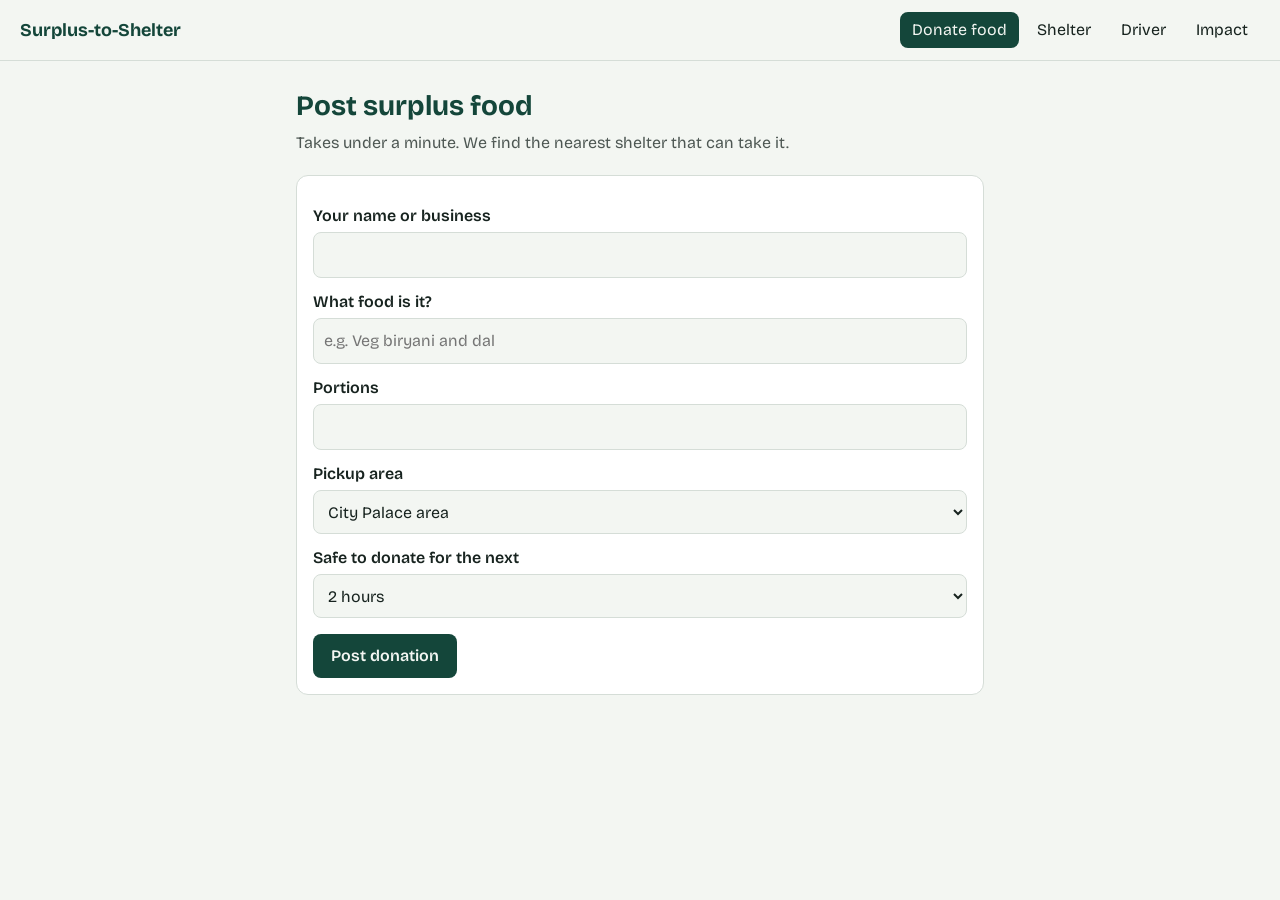
==== frontend/donor.html @ 542eb819 "initial project setup with backend and frontend" ====
<!doctype html><html lang="en"><head><meta charset="utf-8">
<meta name="viewport" content="width=device-width,initial-scale=1"><title>Donate food</title>
<link rel="stylesheet" href="https://fonts.googleapis.com/css2?family=Bricolage+Grotesque:wght@400;600;700&display=swap">
<link rel="stylesheet" href="style.css"></head><body>
<script src="api.js"></script><script>navbar("donor.html")</script>
<main><h1>Post surplus food</h1><p class="sub">Takes under a minute. We find the nearest shelter that can take it.</p>
<form id="f" novalidate>
<label for="n">Your name or business</label><input id="n" autocomplete="organization">
<label for="d">What food is it?</label><input id="d" placeholder="e.g. Veg biryani and dal">
<label for="q">Portions</label><input id="q" type="number" min="1" step="1" inputmode="numeric">
<label for="a">Pickup area</label>
<select id="a"><option value="26.9124,75.7873">City Palace area</option><option value="26.9239,75.8267">Hawa Mahal area</option><option value="26.8851,75.8106">Sindhi Camp area</option><option value="26.9855,75.8513">Amber area</option></select>
<label for="e">Safe to donate for the next</label>
<select id="e"><option value="60">1 hour</option><option value="120" selected>2 hours</option><option value="240">4 hours</option><option value="360">6 hours</option></select>
<button id="btn">Post donation</button></form>
<div id="out" aria-live="polite"></div></main>
<script>
function showErr(text, field){ out.innerHTML = `<div class="msg err">${text}</div>`; if(field) field.focus(); }
function validate(){
  const qty = Number(q.value);
  if(!n.value.trim())  return ["Enter your name or business.", n];
  if(!d.value.trim())  return ["Describe the food, for example: veg biryani.", d];
  if(!q.value || !Number.isInteger(qty) || qty < 1) return ["Portions must be a whole number, 1 or more.", q];
  if(qty > 5000)       return ["That is a very large amount. Check the number of portions.", q];
  return null;
}
f.onsubmit = async ev => {
  ev.preventDefault(); out.innerHTML = "";
  const problem = validate();
  if(problem) return showErr(...problem);
  btn.disabled = true; btn.textContent = "Posting...";
  const [lat,lng] = a.value.split(",").map(Number);
  try{
    const r = await postDonation({donor_name:n.value.trim(), food_description:d.value.trim(), quantity_portions:Number(q.value),
      pickup_address:a.options[a.selectedIndex].text, lat, lng,
      expires_at:localISO(new Date(Date.now()+ +e.value*60000))});
    out.innerHTML = r.status===S.MATCHED
      ? `<div class="msg">Matched to <b>${r.matched_org_name||"a shelter"}</b>${r.distance_km!=null?`, ${r.distance_km} km away`:""}. The shelter will confirm shortly.</div>`
      : `<div class="msg err">No shelter has space right now. We'll keep looking.</div>`;
    f.reset();
  }catch(err){
    showErr(err.name==="TypeError" ? "Cannot reach the server. Check that the backend is running, then try again."
                                   : `${err.message}. Check the form and try again.`);
  }finally{ btn.disabled = false; btn.textContent = "Post donation"; }
};
</script></body></html>
---- frontend/style.css ----
:root{--bg:#F3F6F2;--ink:#17231F;--pine:#14463A;--leaf:#2F7D5B;--amber:#E9A319;--red:#C8452D;--line:#D5DDD7;--card:#fff}
@media(prefers-color-scheme:dark){:root{--bg:#101815;--ink:#EAF1ED;--pine:#8BD3B0;--leaf:#5FB88A;--line:#2A3A33;--card:#17231F}}
*{box-sizing:border-box}
body{margin:0;background:var(--bg);color:var(--ink);font:16px/1.5 "Bricolage Grotesque",system-ui,sans-serif}
nav{display:flex;gap:6px;align-items:center;padding:12px 20px;border-bottom:1px solid var(--line);flex-wrap:wrap}
nav b{margin-right:auto;color:var(--pine);font-size:18px}
nav a{padding:6px 12px;border-radius:8px;color:var(--ink);text-decoration:none}
nav a.on{background:var(--pine);color:var(--bg)}
main{max-width:720px;margin:0 auto;padding:24px 16px}
h1{margin:0 0 4px;font-size:28px;color:var(--pine)}
p.sub{margin:0 0 20px;opacity:.75}
form,.job{background:var(--card);border:1px solid var(--line);border-radius:12px;padding:16px;margin-bottom:12px}
label{display:block;font-weight:600;margin:12px 0 4px}
input,select,textarea{width:100%;padding:10px;border:1px solid var(--line);border-radius:8px;font:inherit;background:var(--bg);color:var(--ink)}
button{margin-top:16px;padding:10px 18px;border:0;border-radius:8px;background:var(--pine);color:var(--bg);font:inherit;font-weight:600;cursor:pointer}
button.alt{background:transparent;color:var(--red);border:1px solid var(--red);margin-left:8px}
button:focus-visible,input:focus-visible,select:focus-visible,a:focus-visible{outline:3px solid var(--amber);outline-offset:2px}
.job h3{margin:0 0 4px}.job p{margin:2px 0}
.tag{display:inline-block;padding:2px 10px;border-radius:99px;font-size:14px;font-weight:600;color:#fff;background:var(--leaf)}
.tag.warn{background:var(--amber);color:#17231F}.tag.bad{background:var(--red)}
.msg{padding:12px;border-radius:8px;margin-top:12px;background:var(--card);border-left:4px solid var(--leaf)}
.msg.err{border-color:var(--red)}
.empty{opacity:.7;padding:24px;text-align:center;border:1px dashed var(--line);border-radius:12px}

/* ===== HOME PAGE ===== */
.home h1{font-size:34px;margin-top:24px}
a.big{display:block;padding:20px;margin-bottom:12px;background:var(--card);border:1px solid var(--line);border-left:6px solid var(--pine);border-radius:12px;color:var(--ink);text-decoration:none}
a.big b{display:block;font-size:20px;color:var(--pine)}
a.big span{opacity:.75}
a.big:hover,a.big:focus-visible{border-left-color:var(--amber)}
.sub a{color:var(--pine)}

/* ===== MOBILE (phones) ===== */
button{min-height:44px}
input,select{min-height:44px}
@media(max-width:600px){
  main{padding:16px 12px}
  h1{font-size:24px}
  nav{padding:10px 12px}
  nav b{flex-basis:100%}
  nav a{padding:10px 12px}
  form button,.job button{width:100%}
  button.alt{margin-left:0;margin-top:8px}
  .job h3{font-size:17px}
}
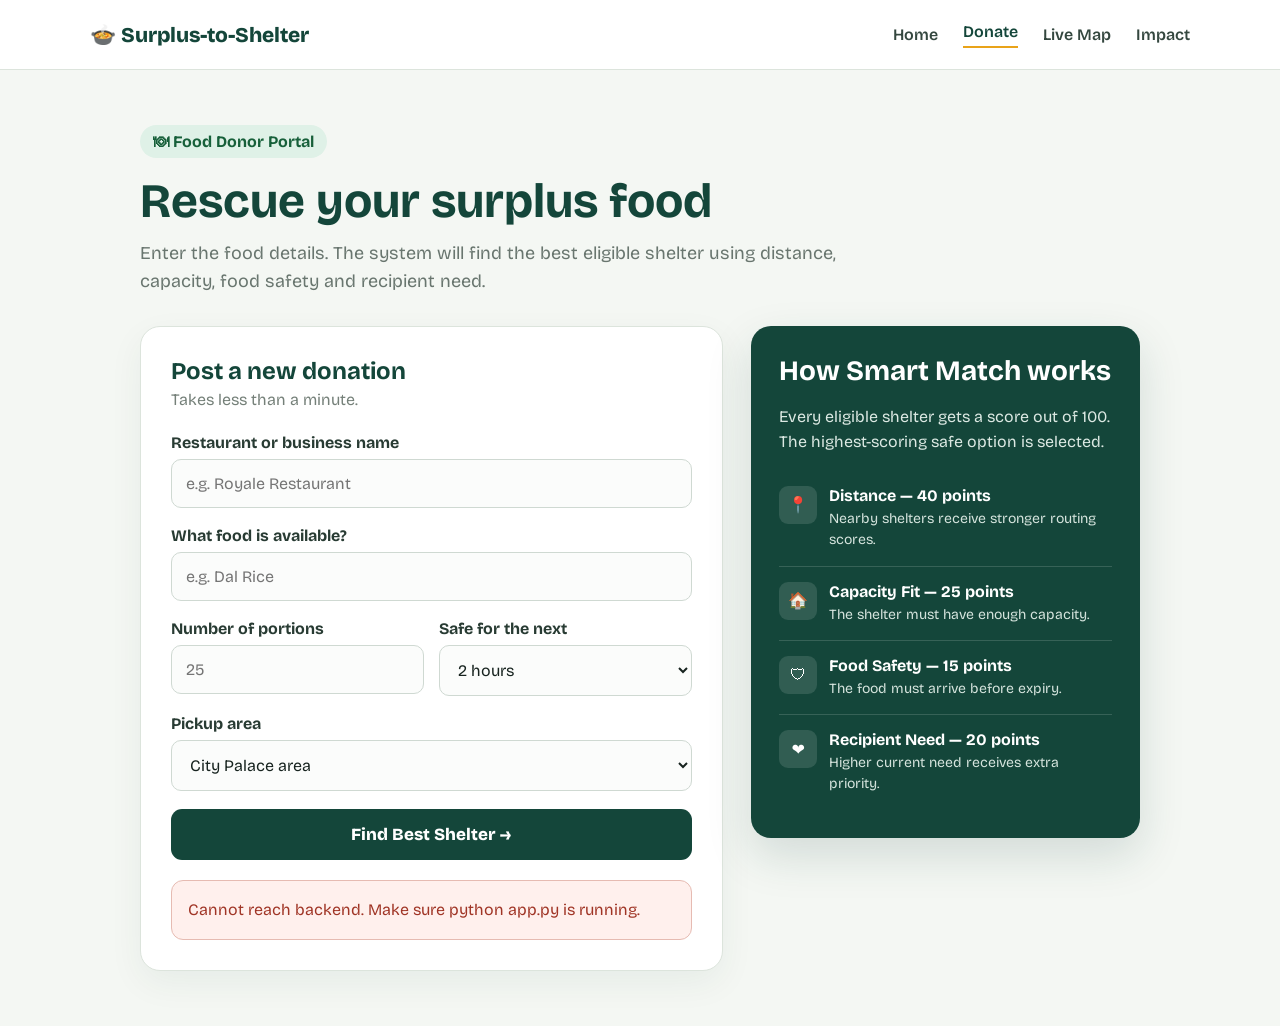
==== commit f69de66d: "Final hackathon project submission" ====
--- a/frontend/donor.html
+++ b/frontend/donor.html
@@ -1,46 +1,231 @@
-<!doctype html><html lang="en"><head><meta charset="utf-8">
-<meta name="viewport" content="width=device-width,initial-scale=1"><title>Donate food</title>
-<link rel="stylesheet" href="https://fonts.googleapis.com/css2?family=Bricolage+Grotesque:wght@400;600;700&display=swap">
-<link rel="stylesheet" href="style.css"></head><body>
-<script src="api.js"></script><script>navbar("donor.html")</script>
-<main><h1>Post surplus food</h1><p class="sub">Takes under a minute. We find the nearest shelter that can take it.</p>
-<form id="f" novalidate>
-<label for="n">Your name or business</label><input id="n" autocomplete="organization">
-<label for="d">What food is it?</label><input id="d" placeholder="e.g. Veg biryani and dal">
-<label for="q">Portions</label><input id="q" type="number" min="1" step="1" inputmode="numeric">
-<label for="a">Pickup area</label>
-<select id="a"><option value="26.9124,75.7873">City Palace area</option><option value="26.9239,75.8267">Hawa Mahal area</option><option value="26.8851,75.8106">Sindhi Camp area</option><option value="26.9855,75.8513">Amber area</option></select>
-<label for="e">Safe to donate for the next</label>
-<select id="e"><option value="60">1 hour</option><option value="120" selected>2 hours</option><option value="240">4 hours</option><option value="360">6 hours</option></select>
-<button id="btn">Post donation</button></form>
-<div id="out" aria-live="polite"></div></main>
+<!DOCTYPE html>
+<html lang="en">
+<head>
+<meta charset="UTF-8">
+<meta name="viewport" content="width=device-width, initial-scale=1.0">
+<title>Donor Portal | Surplus-to-Shelter</title>
+<link rel="stylesheet" href="https://fonts.googleapis.com/css2?family=Bricolage+Grotesque:wght@400;500;600;700;800&display=swap">
+<style>
+*{box-sizing:border-box}
+body{margin:0;font-family:"Bricolage Grotesque",system-ui,sans-serif;background:#f4f7f3;color:#17231f}
+nav{min-height:70px;display:flex;align-items:center;padding:0 7%;background:#fff;border-bottom:1px solid #dce4dc;position:sticky;top:0;z-index:100}
+.logo{font-size:21px;font-weight:800;color:#14463a;margin-right:auto;white-space:nowrap}
+nav a{margin-left:25px;text-decoration:none;color:#34473f;font-weight:600;white-space:nowrap}
+nav a.active{color:#14463a;border-bottom:2px solid #e9a319;padding-bottom:5px}
+.userbox{display:flex;align-items:center;gap:12px;margin-left:20px;padding-left:18px;border-left:1px solid #dce4dc}
+.usertext{font-size:13px;color:#14463a;font-weight:800;line-height:1.2}.userrole{font-size:11px;color:#78857e;font-weight:500}
+.logout{border:0;border-radius:8px;padding:9px 12px;background:#fff0ed;color:#a53a2b;font:inherit;font-weight:800;cursor:pointer}
+.page{max-width:1180px;margin:auto;padding:55px 7%}.heading{margin-bottom:30px}.eyebrow{display:inline-block;padding:7px 13px;background:#dff1e7;color:#17603a;border-radius:30px;font-weight:700;margin-bottom:14px}.heading h1{font-size:48px;color:#14463a;margin:0 0 10px}.heading p{font-size:18px;color:#69766f;max-width:720px;line-height:1.55;margin:0}
+.content{display:grid;grid-template-columns:1.2fr .8fr;gap:28px;align-items:start}.card{background:#fff;border:1px solid #dce4dc;border-radius:20px;padding:30px;box-shadow:0 12px 35px rgba(20,70,58,.06)}.card h2{margin:0 0 5px;color:#14463a}.sub{margin:0 0 24px;color:#758079}
+.field{margin-bottom:18px}label{display:block;font-weight:700;margin-bottom:7px;color:#283b33}input,select{width:100%;padding:14px;border:1px solid #cfd9d2;border-radius:10px;font:inherit;background:#fbfcfb;color:#17231f;outline:none}input:focus,select:focus{border-color:#2f7d5b;box-shadow:0 0 0 3px rgba(47,125,91,.1);background:#fff}.two{display:grid;grid-template-columns:1fr 1fr;gap:15px}
+#btn{width:100%;padding:15px;border:0;border-radius:11px;background:#14463a;color:#fff;font:inherit;font-size:17px;font-weight:800;cursor:pointer;opacity:1}#btn:hover{background:#2f7d5b}#btn:disabled{opacity:.65;cursor:wait}
+#out{margin-top:20px}.msg{padding:16px;border-radius:12px;background:#eaf5ee;border:1px solid #bad8c6;color:#1b5b3c;line-height:1.65}.msg.err{background:#fff0ed;border-color:#e6bbb2;color:#a03526}.result-title{font-size:21px;font-weight:800;color:#14463a;margin-bottom:8px}.score{margin-top:12px;padding:14px;background:#14463a;color:#fff;border-radius:11px}
+.side{background:#14463a;color:#fff;border-radius:20px;padding:28px;box-shadow:0 18px 45px rgba(20,70,58,.15)}.side h2{margin:0 0 10px;font-size:28px}.side>p{color:#dce9e3;line-height:1.6}.check{padding:15px 0;border-bottom:1px solid rgba(255,255,255,.15);display:flex;gap:12px}.check:last-child{border-bottom:0}.check-icon{width:38px;height:38px;min-width:38px;display:flex;align-items:center;justify-content:center;background:rgba(255,255,255,.12);border-radius:9px}.check b{display:block;margin-bottom:3px}.check span{font-size:14px;color:#d5e4dd;line-height:1.45}
+@media(max-width:900px){.content{grid-template-columns:1fr}.heading h1{font-size:38px}nav a{display:none}.usertext{display:none}}
+@media(max-width:520px){.page{padding:35px 18px}.two{grid-template-columns:1fr}.card{padding:20px}}
+</style>
+</head>
+<body>
+<nav>
+  <div class="logo">🍲 Surplus-to-Shelter</div>
+  <a href="index.html">Home</a>
+  <a href="donor.html" class="active">Donate</a>
+  <a href="map.html">Live Map</a>
+  <a href="dashboard.html">Impact</a>
+  <div id="userBox" class="userbox" style="display:none">
+    <div class="usertext"><div id="userName">Donor</div><div class="userrole">Donor</div></div>
+    <button class="logout" type="button" onclick="logoutDonor()">Logout</button>
+  </div>
+</nav>
+
+<main class="page">
+  <section class="heading">
+    <div class="eyebrow">🍽 Food Donor Portal</div>
+    <h1>Rescue your surplus food</h1>
+    <p>Enter the food details. The system will find the best eligible shelter using distance, capacity, food safety and recipient need.</p>
+  </section>
+
+  <div class="content">
+    <section class="card">
+      <h2>Post a new donation</h2>
+      <p class="sub">Takes less than a minute.</p>
+
+      <div class="field">
+        <label for="n">Restaurant or business name</label>
+        <input id="n" placeholder="e.g. Royale Restaurant" autocomplete="organization">
+      </div>
+
+      <div class="field">
+        <label for="d">What food is available?</label>
+        <input id="d" placeholder="e.g. Dal Rice">
+      </div>
+
+      <div class="two">
+        <div class="field">
+          <label for="q">Number of portions</label>
+          <input id="q" type="number" min="1" step="1" placeholder="25">
+        </div>
+        <div class="field">
+          <label for="e">Safe for the next</label>
+          <select id="e">
+            <option value="60">1 hour</option>
+            <option value="120" selected>2 hours</option>
+            <option value="240">4 hours</option>
+            <option value="360">6 hours</option>
+          </select>
+        </div>
+      </div>
+
+      <div class="field">
+        <label for="a">Pickup area</label>
+        <select id="a">
+          <option value="26.9124,75.7873" data-address="City Palace area">City Palace area</option>
+          <option value="26.9239,75.8267" data-address="Hawa Mahal area">Hawa Mahal area</option>
+          <option value="26.8851,75.8106" data-address="Sindhi Camp area">Sindhi Camp area</option>
+          <option value="26.9855,75.8513" data-address="Amber area">Amber area</option>
+        </select>
+      </div>
+
+      <button type="button" id="btn" onclick="findBestShelter()">Find Best Shelter →</button>
+      <div id="out" aria-live="polite"></div>
+    </section>
+
+    <aside class="side">
+      <h2>How Smart Match works</h2>
+      <p>Every eligible shelter gets a score out of 100. The highest-scoring safe option is selected.</p>
+      <div class="check"><div class="check-icon">📍</div><div><b>Distance — 40 points</b><span>Nearby shelters receive stronger routing scores.</span></div></div>
+      <div class="check"><div class="check-icon">🏠</div><div><b>Capacity Fit — 25 points</b><span>The shelter must have enough capacity.</span></div></div>
+      <div class="check"><div class="check-icon">🛡</div><div><b>Food Safety — 15 points</b><span>The food must arrive before expiry.</span></div></div>
+      <div class="check"><div class="check-icon">❤️</div><div><b>Recipient Need — 20 points</b><span>Higher current need receives extra priority.</span></div></div>
+    </aside>
+  </div>
+</main>
+
 <script>
-function showErr(text, field){ out.innerHTML = `<div class="msg err">${text}</div>`; if(field) field.focus(); }
-function validate(){
-  const qty = Number(q.value);
-  if(!n.value.trim())  return ["Enter your name or business.", n];
-  if(!d.value.trim())  return ["Describe the food, for example: veg biryani.", d];
-  if(!q.value || !Number.isInteger(qty) || qty < 1) return ["Portions must be a whole number, 1 or more.", q];
-  if(qty > 5000)       return ["That is a very large amount. Check the number of portions.", q];
-  return null;
-}
-f.onsubmit = async ev => {
-  ev.preventDefault(); out.innerHTML = "";
-  const problem = validate();
-  if(problem) return showErr(...problem);
-  btn.disabled = true; btn.textContent = "Posting...";
-  const [lat,lng] = a.value.split(",").map(Number);
+const API = "http://127.0.0.1:5000";
+let currentDonor = null;
+
+function localISO(date){
+  const p = n => String(n).padStart(2,"0");
+  return `${date.getFullYear()}-${p(date.getMonth()+1)}-${p(date.getDate())}T${p(date.getHours())}:${p(date.getMinutes())}:${p(date.getSeconds())}`;
+}
+
+function esc(value){
+  return String(value ?? "").replace(/[&<>"']/g, c => ({"&":"&amp;","<":"&lt;",">":"&gt;",'"':"&quot;","'":"&#39;"}[c]));
+}
+
+function showError(message){
+  document.getElementById("out").innerHTML = `<div class="msg err">${esc(message)}</div>`;
+}
+
+async function checkDonor(){
   try{
-    const r = await postDonation({donor_name:n.value.trim(), food_description:d.value.trim(), quantity_portions:Number(q.value),
-      pickup_address:a.options[a.selectedIndex].text, lat, lng,
-      expires_at:localISO(new Date(Date.now()+ +e.value*60000))});
-    out.innerHTML = r.status===S.MATCHED
-      ? `<div class="msg">Matched to <b>${r.matched_org_name||"a shelter"}</b>${r.distance_km!=null?`, ${r.distance_km} km away`:""}. The shelter will confirm shortly.</div>`
-      : `<div class="msg err">No shelter has space right now. We'll keep looking.</div>`;
-    f.reset();
-  }catch(err){
-    showErr(err.name==="TypeError" ? "Cannot reach the server. Check that the backend is running, then try again."
-                                   : `${err.message}. Check the form and try again.`);
-  }finally{ btn.disabled = false; btn.textContent = "Post donation"; }
-};
-</script></body></html>+    const response = await fetch(API + "/api/auth/me", {credentials:"include"});
+    if(!response.ok){ window.location.href = "index.html"; return; }
+    const data = await response.json();
+    if(!data.authenticated || !data.user || data.user.role !== "donor"){
+      window.location.href = "index.html";
+      return;
+    }
+    currentDonor = data.user;
+    document.getElementById("userName").textContent = `👤 ${currentDonor.name}`;
+    document.getElementById("userBox").style.display = "flex";
+  }catch(error){
+    showError("Cannot reach backend. Make sure python app.py is running.");
+  }
+}
+
+async function findBestShelter(){
+  const btn = document.getElementById("btn");
+  const out = document.getElementById("out");
+  const business = document.getElementById("n").value.trim();
+  const food = document.getElementById("d").value.trim();
+  const qty = Number(document.getElementById("q").value);
+  const expiryMinutes = Number(document.getElementById("e").value);
+  const area = document.getElementById("a");
+
+  if(!business){ showError("Enter restaurant or business name."); return; }
+  if(!food){ showError("Enter food details."); return; }
+  if(!Number.isInteger(qty) || qty < 1){ showError("Portions must be a whole number greater than 0."); return; }
+
+  if(!currentDonor){
+    try{
+      const auth = await fetch(API + "/api/auth/me", {credentials:"include"});
+      if(!auth.ok){ showError("Your login session is missing. Go Home and login again as Donor."); return; }
+      const authData = await auth.json();
+      if(!authData.user || authData.user.role !== "donor"){
+        showError("Please login as a Donor account.");
+        return;
+      }
+      currentDonor = authData.user;
+    }catch(error){
+      showError("Cannot reach backend. Make sure python app.py is running.");
+      return;
+    }
+  }
+
+  const selected = area.options[area.selectedIndex];
+  const [lat,lng] = area.value.split(",").map(Number);
+
+  btn.disabled = true;
+  btn.textContent = "Finding best shelter...";
+  out.innerHTML = "";
+
+  try{
+    const response = await fetch(API + "/api/donations", {
+      method:"POST",
+      headers:{"Content-Type":"application/json"},
+      credentials:"include",
+      body:JSON.stringify({
+        donor_name:business,
+        food_description:food,
+        quantity_portions:qty,
+        pickup_address:selected.dataset.address || selected.textContent.trim(),
+        lat:lat,
+        lng:lng,
+        expires_at:localISO(new Date(Date.now() + expiryMinutes * 60000))
+      })
+    });
+
+    let data = {};
+    try{ data = await response.json(); }catch(e){}
+
+    if(!response.ok){
+      throw new Error(data.error || `Request failed (${response.status})`);
+    }
+
+    if(data.status === "matched"){
+      out.innerHTML = `
+        <div class="msg">
+          <div class="result-title">✅ Smart Match Found</div>
+          <div>Matched Shelter: <b>${esc(data.matched_org_name || "Assigned shelter")}</b></div>
+          ${data.distance_km != null ? `<div>📍 Distance: <b>${esc(data.distance_km)} km</b></div>` : ""}
+          ${data.eta_minutes != null ? `<div>🚗 Estimated arrival: <b>${esc(data.eta_minutes)} min</b></div>` : ""}
+          ${data.safety_margin_min != null ? `<div>🛡 Safety margin: <b>${esc(data.safety_margin_min)} min</b></div>` : ""}
+          ${data.match_score != null ? `<div class="score">🧠 Smart Rescue Score: <b>${Number(data.match_score).toFixed(1)} / 100</b></div>` : ""}
+          <div style="margin-top:10px"><b>Status:</b> Waiting for shelter confirmation.</div>
+        </div>`;
+    }else{
+      out.innerHTML = `<div class="msg err"><b>No eligible shelter found.</b><br>Try fewer portions or a longer safety window.</div>`;
+    }
+
+    out.scrollIntoView({behavior:"smooth",block:"nearest"});
+  }catch(error){
+    showError(error.message || "Could not post donation.");
+  }finally{
+    btn.disabled = false;
+    btn.textContent = "Find Best Shelter →";
+  }
+}
+
+async function logoutDonor(){
+  try{
+    await fetch(API + "/api/auth/logout", {method:"POST",credentials:"include"});
+  }catch(error){}
+  window.location.href = "index.html";
+}
+
+checkDonor();
+</script>
+</body>
+</html>
